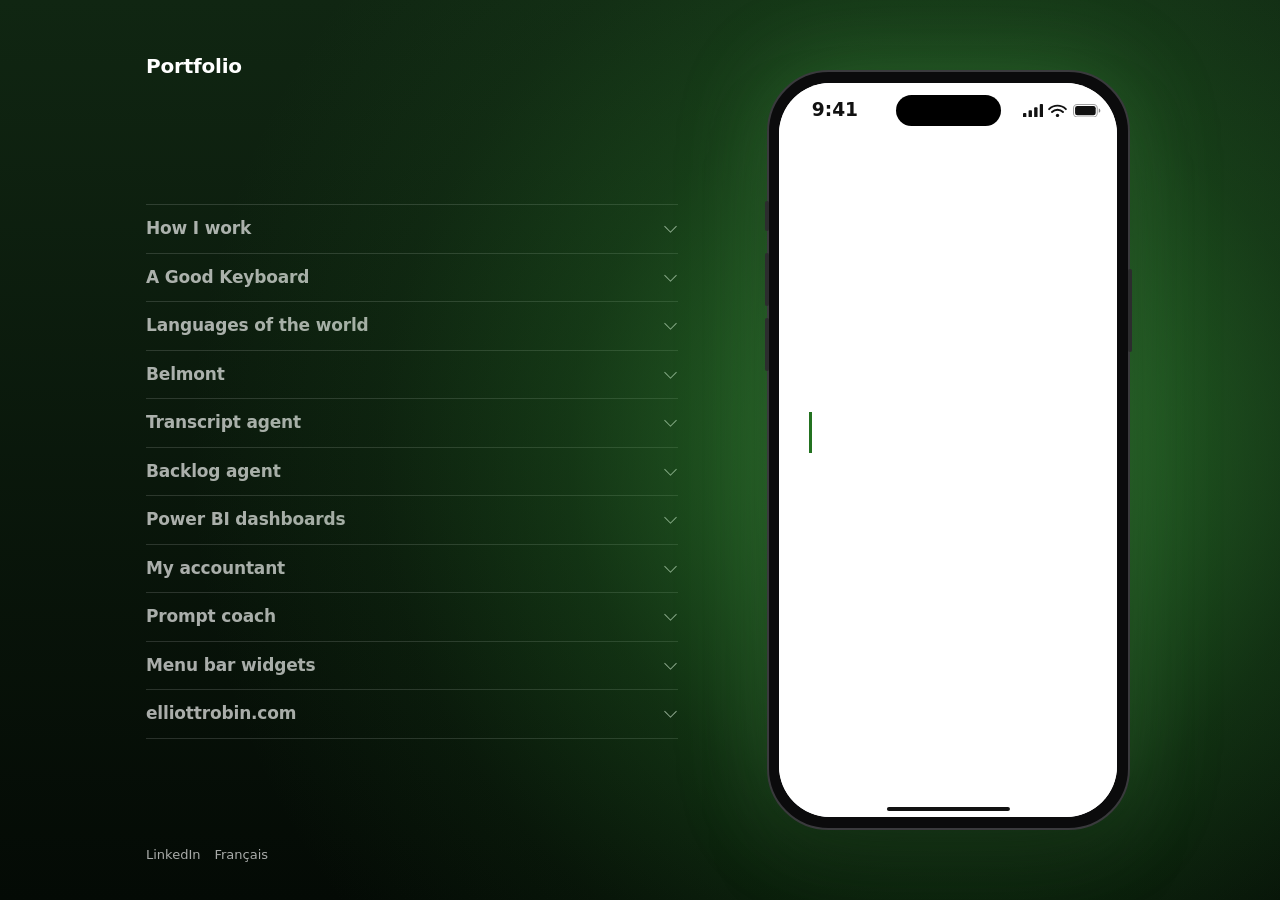
==== en/index.html @ b97f61a6 "Widgets : chrono à 7 h 06, Mac qui travaille avec Claude Code et simulateurs Co-Authored-By: Claude " ====
<!doctype html>
<html lang="en">
<head>
  <meta charset="utf-8">
  <meta http-equiv="Content-Security-Policy" content="default-src 'none'; script-src 'self'; style-src 'self'; img-src 'self' data:; media-src 'self'; base-uri 'none'; form-action 'none'; object-src 'none'">
  <meta name="referrer" content="strict-origin-when-cross-origin">
  <meta name="viewport" content="width=device-width, initial-scale=1, viewport-fit=cover">
  <meta name="theme-color" content="#0c1d0e" media="(max-width: 760px)">
  <meta name="theme-color" content="#102612">
  <title>Elliott Robin</title>
  <meta name="description" content="Not a developer. I ship complete products by directing AI agents.">
  <meta property="og:type" content="website">
  <meta property="og:site_name" content="Elliott Robin">
  <meta property="og:title" content="Elliott Robin · Portfolio">
  <meta property="og:description" content="Not a developer. I ship complete products by directing AI agents.">
  <meta property="og:url" content="https://elliottrobin.com/en/">
  <meta property="og:locale" content="en_CA">
  <meta property="og:locale:alternate" content="fr_CA">
  <meta property="og:image" content="https://elliottrobin.com/assets/img/apercu.jpg">
  <meta property="og:image:type" content="image/jpeg">
  <meta property="og:image:width" content="1200">
  <meta property="og:image:height" content="630">
  <meta property="og:image:alt" content="Elliott Robin, Consultant, PMP®, on a green background.">
  <meta name="twitter:card" content="summary_large_image">
  <link rel="canonical" href="https://elliottrobin.com/en/">
  <link rel="alternate" hreflang="fr-CA" href="https://elliottrobin.com/">
  <link rel="alternate" hreflang="en" href="https://elliottrobin.com/en/">
  <link rel="icon" href="../favicon.png?v=3" sizes="128x128" type="image/png">
  <link rel="apple-touch-icon" href="../apple-touch-icon.png?v=3">
  <link rel="stylesheet" href="../assets/css/style.css?v=f559e8e0f4">
</head>
<body class="accueil" data-racine="../">
  <main class="scene">
    <div class="cote">
      <header class="qui">
        <p class="mot" aria-hidden="true">Portfolio</p>
        <h1><span class="n">Elliott Robin</span> <span class="p">Consultant, PMP®</span></h1>
      </header>

      <ul class="projets">
        <li>
          <button class="titre-projet" type="button" data-scene="methode" aria-expanded="false" aria-controls="p-methode">How I work</button>
          <div class="tiroir" id="p-methode"><div><div class="contenu">
              <p class="genre">Decisions · rigor · iteration</p>
              <p>AI doesn’t do the work for me: it executes, I direct. I’m involved in every decision, and my rigor runs through rules I wrote and my agents must follow.</p>
              <ul class="mecanique"><li><b>No decision without me.</b> It’s an unbreakable rule: when two options are equal, the agent puts them to me and waits. Nothing ships without my explicit approval.</li><li><b>Strict rules.</b> Nothing is accepted without passing the tests and measurement benches. No guessing: every claim is checked against real data.</li><li><b>I read everything.</b> Reports, copy, results: nothing gets through unless I’ve read it.</li><li><b>Great attention to detail.</b> A word, a pixel, a fraction of a second of animation: nothing is too small to revisit.</li><li><b>Iteration.</b> One version, one trial, one adjustment, and we go again until it’s right.</li><li><b>I test it myself.</b> Every version goes through my own hands in TestFlight, on my own phone.</li><li><b>My interpreters.</b> I work in French. When a project calls for it, like A Good Keyboard and its 13 languages, my agents talk to the agents of the other languages to apply the same rigor there, as if I had interpreters.</li></ul>
          </div></div></div>
        </li>
        <li>
          <button class="titre-projet" type="button" data-scene="clavier" aria-expanded="false" aria-controls="p-clavier">A Good Keyboard</button>
          <div class="tiroir" id="p-clavier"><div><div class="contenu">
              <p class="genre">iOS app · gradual rollout</p>
              <p>A keyboard that makes typing on iPhone far more efficient. Its features come from studying many user comments and pain points.</p>
              <p>It also has a gamification side: every correctly spelled word brings you closer to the next key animation, with over 50 to unlock over time.</p>
              <p>With Claude Code: 3,100+ commits across 6 repositories, ~900 sessions, 3,500 sub-agents. From 3 to 14 agent sessions run per day, backed by over 2,100 automated tests and an agent instruction set I wrote and maintain.</p>
              <ul class="mecanique"><li><b>In-house correction engine,</b> constantly being optimized.</li><li><b>No data collected.</b> One of the few keyboards on the App Store that works without Full Access.</li><li><b>Test benches:</b> every engine change is measured against corpora before it ships.</li><li><b>Night shift:</b> autonomous agents investigate from 11 p.m. to 4 a.m., and I read their report in the morning.</li><li><b>Analysis of my own typing,</b> in my test builds only, to improve the engine.</li><li><b>Go-to-market:</b> App Store listings, subscriptions and Apple Ads campaigns.</li></ul>
              <p class="faits">13 languages · 175 countries · 3,700+ commits · 2,100+ automated tests</p>
              <div class="liens"><a class="pastille" href="https://apps.apple.com/app/id6779463573">View on the App Store</a><a class="pastille ligne" href="https://unbonclavier.com/en/">Website</a></div>
          </div></div></div>
        </li>
        <li>
          <button class="titre-projet" type="button" data-scene="langues" aria-expanded="false" aria-controls="p-langues">Languages of the world</button>
          <div class="tiroir" id="p-langues"><div><div class="contenu">
              <p class="genre">Interactive map · 176 territories</p>
              <p>What language does the world write in? Not the one it speaks: the one in its texts, emails and notes. This map colors the world by everyday writing, and it isn’t the map you’d expect: in the Netherlands, the most English-speaking country in continental Europe, almost nobody types in English, while in the DR Congo, 105 million people have French as their only written language.</p>
              <p>I built it for A Good Keyboard: it helped me prioritize which languages to add, by showing how many people each one can reach. And it’s fascinating to explore.</p>
              <p class="faits">Rigorous estimates: the method and sources are detailed on the page.</p>
              <div class="liens"><a class="pastille" href="https://unbonclavier.com/en/languages.html">Explore the map</a></div>
          </div></div></div>
        </li>
        <li>
          <button class="titre-projet" type="button" data-scene="belmont" aria-expanded="false" aria-controls="p-belmont">Belmont</button>
          <div class="tiroir" id="p-belmont"><div><div class="contenu">
              <p class="genre">Web and mobile site</p>
              <p>A site made for a cabinetmaker, built to work as well on a phone as on a computer. A real-time 3D configurator, and “See it in my room”: take a photo of your bedroom and the piece appears in it, with AI models running in the browser. The photo never leaves the device.</p>
              <p class="faits">No framework · three.js · in-browser AI</p>
              <div class="liens"><a class="pastille" href="https://belmont.quebec">belmont.quebec</a></div>
          </div></div></div>
        </li>
        <li>
          <button class="titre-projet" type="button" data-scene="teams" aria-expanded="false" aria-controls="p-teams">Transcript agent</button>
          <div class="tiroir" id="p-teams"><div><div class="contenu">
              <p class="genre">Agent · Copilot Studio and Power Automate</p>
              <p>The agent reads a Teams meeting transcript and proposes new stories or updates to existing ones. The Product Owner approves each card in Teams, and the story lands in the current Azure DevOps sprint.</p>
              <p class="faits">Illustrative preview, fictional content.</p>
          </div></div></div>
        </li>
        <li>
          <button class="titre-projet" type="button" data-scene="stories" aria-expanded="false" aria-controls="p-stories">Backlog agent</button>
          <div class="tiroir" id="p-stories"><div><div class="contenu">
              <p class="genre">Agent · Copilot Studio, Power Automate, Azure DevOps</p>
              <p>You chat with the agent in Teams: guided questions, semantic search and an optimized prompt. A Power Automate flow takes over, and the story appears in the backlog within seconds. About thirty people used it from day one, with no training.</p>
              <p>The result: a backlog structure that’s always clean and significant time savings at every level.</p>
              <p class="faits">Illustrative preview, fictional content.</p>
          </div></div></div>
        </li>
        <li>
          <button class="titre-projet" type="button" data-scene="powerbi" aria-expanded="false" aria-controls="p-powerbi">Power BI dashboards</button>
          <div class="tiroir" id="p-powerbi"><div><div class="contenu">
              <p class="genre">Microsoft Power BI · performance tracking</p>
              <p>Deep expertise in dashboards and performance tracking indicators: value delivered, completion and year-end projection, by stream and by deliverable, for steering committees.</p>
              <p class="faits">Illustrative preview, fictional content.</p>
          </div></div></div>
        </li>
        <li>
          <button class="titre-projet" type="button" data-scene="comptable" aria-expanded="false" aria-controls="p-comptable">My accountant</button>
          <div class="tiroir" id="p-comptable"><div><div class="contenu">
              <p class="genre">Agent · Claude Code</p>
              <p>An agent runs my accounting end to end, business and personal: it generates my invoices, files my receipts, spots what’s deductible, keeps the books and prepares my tax returns all the way to filing.</p>
              <p>Above all, it tells me what to do: a remittance due on a given date, an instalment to plan for, a document to sign. It checks rates and deadlines online, so I no longer have dates to remember.</p>
              <p>It also optimizes my taxes: it looks across my businesses and my personal file, then flags missed deductions and planning opportunities. Its rule: optimize, never conceal.</p>
              <p>No software, no subscription: the books are files, and every balance is recalculated from the source documents.</p>
              <p class="faits">Illustrative preview, fictional content.</p>
          </div></div></div>
        </li>
        <li>
          <button class="titre-projet" type="button" data-scene="coach" aria-expanded="false" aria-controls="p-coach">Prompt coach</button>
          <div class="tiroir" id="p-coach"><div><div class="contenu">
              <p class="genre">Mac app · in the menu bar</p>
              <p>Right in the Mac menu bar: every day, an automated job analyzes my prompts, Claude rates them from 1 to 5, and the coach tells me what to improve. Over 5,600 prompts analyzed.</p>
          </div></div></div>
        </li>
        <li>
          <button class="titre-projet" type="button" data-scene="widgets" aria-expanded="false" aria-controls="p-widgets">Menu bar widgets</button>
          <div class="tiroir" id="p-widgets"><div><div class="contenu">
              <p class="genre">Mac apps · in the menu bar</p>
              <p>In-house tools, always in view in the menu bar: one counts my keystrokes and tells me to take breaks, another monitors system performance, another tracks my working time, and so on. Just for fun.</p>
              <p class="faits">Illustrative preview.</p>
          </div></div></div>
        </li>
        <li>
          <button class="titre-projet" type="button" data-scene="accueil" aria-expanded="false" aria-controls="p-site">elliottrobin.com</button>
          <div class="tiroir" id="p-site"><div><div class="contenu">
              <p class="genre">Website · Claude Code</p>
              <p>This very page. I built it with an agent, steering the adjustments live: I set the direction, reject what doesn’t work, and the agent starts again.</p>
              <p class="faits">No framework · French and English · no trackers</p>
          </div></div></div>
        </li>
      </ul>

      <footer class="pied">
        <a href="https://www.linkedin.com/in/elliottrobin25">LinkedIn</a>
        <a href="../" hreflang="fr-CA" lang="fr-CA">Français</a>
      </footer>
    </div>

    <div class="socle">
      <div class="phone">
        <div class="ecran" id="ecran"></div>
        <i class="b-action"></i><i class="b-volplus"></i><i class="b-volmoins"></i><i class="b-power"></i>
      </div>
    </div>
  </main>
  <script src="../assets/js/site.js?v=f559e8e0f4"></script>
</body>
</html>
---- assets/css/style.css ----
:root {
  --fond-haut: #102612;
  --fond-bas: #040a05;
  --fond-mobile: #0c1d0e;
  --vert: #237220;
  --vert-clair: #7fd07c;
  --texte: #ffffff;
  --doux: rgba(255, 255, 255, 0.66);
  --filet: rgba(255, 255, 255, 0.14);
  color-scheme: dark;
}

* { box-sizing: border-box; }

html, body { margin: 0; min-height: 100%; }

body {
  background: linear-gradient(180deg, var(--fond-haut), var(--fond-bas)) fixed var(--fond-bas);
  color: var(--texte);
  font: 400 16px/1.5 system-ui, -apple-system, "Segoe UI", Roboto, sans-serif;
  -webkit-font-smoothing: antialiased;
}

a { color: inherit; }
:focus-visible { outline: 2px solid var(--vert-clair); outline-offset: 3px; border-radius: 4px; }

.scene {
  display: grid;
  grid-template-columns: minmax(0, 540px) auto;
  justify-content: center;
  column-gap: clamp(32px, 6vw, 112px);
  align-items: center;
  min-height: 100dvh;
  padding: 0 clamp(28px, 5vw, 80px);
  overflow: hidden;
}

.cote {
  grid-column: 1;
  display: flex;
  flex-direction: column;
  justify-content: space-between;
  gap: 32px;
  height: 100dvh;
  padding: clamp(28px, 6vh, 56px) 4px clamp(24px, 4vh, 40px) 4px;
  overflow-y: auto;
  scrollbar-width: none;
}
.cote::-webkit-scrollbar { display: none; }

.qui .p { transition: opacity 0.7s 0.05s; }
.accueil .qui .n, .accueil .qui .p { opacity: 0; transition: none; }
.qui h1 { margin: 0; font-size: 20px; line-height: 1.2; font-weight: 700; letter-spacing: -0.01em; }
.qui .p { display: block; margin-top: 2px; font-size: 15px; font-weight: 500; letter-spacing: 0; }
.qui { position: relative; }
.mot {
  position: absolute;
  top: 0;
  left: 0;
  margin: 0;
  font-size: 20px;
  line-height: 1.2;
  font-weight: 700;
  letter-spacing: -0.01em;
  transition: opacity 0.5s ease 0.3s, transform 0.8s cubic-bezier(0.65, 0, 0.15, 1) 0.1s, filter 0.5s ease 0.3s;
}
.part .mot, body:not(.accueil) .mot { opacity: 0; transform: translateY(-8px); filter: blur(5px); }

.projets { list-style: none; margin: 0; padding: 0; }
.projets > li { border-top: 1px solid var(--filet); }
.projets > li:last-child { border-bottom: 1px solid var(--filet); }

.titre-projet {
  display: flex;
  justify-content: space-between;
  align-items: center;
  width: 100%;
  padding: 11px 0;
  background: none;
  border: 0;
  color: var(--doux);
  font: inherit;
  font-size: 17px;
  font-weight: 600;
  letter-spacing: -0.01em;
  text-align: left;
  cursor: pointer;
  transition: color 0.2s;
}
.titre-projet:hover, .titre-projet[aria-expanded="true"] { color: var(--texte); }
.titre-projet::after {
  content: "";
  width: 8px;
  height: 8px;
  margin-right: 3px;
  border-right: 1.5px solid currentColor;
  border-bottom: 1.5px solid currentColor;
  transform: translateY(-2px) rotate(45deg);
  transition: transform 0.3s;
}
.titre-projet[aria-expanded="true"]::after { transform: translateY(2px) rotate(225deg); }

.tiroir {
  display: grid;
  grid-template-rows: 0fr;
  visibility: hidden;
  transition: grid-template-rows 0.35s cubic-bezier(0.16, 1, 0.3, 1), visibility 0.35s;
}
.tiroir.ouvert { grid-template-rows: 1fr; visibility: visible; }
.tiroir > div { overflow: hidden; }
.tiroir .contenu { padding-bottom: 18px; }
.tiroir p { margin: 0 0 8px; font-size: 13.5px; line-height: 1.42; color: var(--doux); text-align: justify; -webkit-hyphens: auto; hyphens: auto; }
.tiroir .genre { font-size: 12.5px; color: var(--vert-clair); margin-bottom: 12px; text-align: left; }
.tiroir .faits { margin-top: 14px; color: var(--texte); font-size: 12.5px; text-align: left; -webkit-hyphens: manual; hyphens: manual; }
.mecanique { margin: 18px 0 8px; padding: 0; list-style: none; color: var(--doux); font-size: 13px; line-height: 1.38; }
.mecanique li { margin-bottom: 5px; text-align: justify; -webkit-hyphens: auto; hyphens: auto; }
.mecanique b { color: var(--texte); font-weight: 600; }

.liens { display: flex; flex-wrap: wrap; gap: 8px; margin-top: 12px; }
.pastille {
  display: inline-block;
  padding: 7px 14px;
  border-radius: 999px;
  background: var(--vert);
  color: #fff;
  font-size: 14px;
  font-weight: 600;
  text-decoration: none;
  transition: transform 0.2s;
}
.pastille:hover { transform: translateY(-1px); }
.pastille.ligne { background: none; box-shadow: inset 0 0 0 1px var(--filet); }

.pied { display: flex; gap: 14px; font-size: 13px; color: var(--doux); }
.pied a { text-decoration: none; }
.pied a:hover { color: var(--texte); }

.socle {
  --h: min(calc(100dvh - 72px), 760px, 70vw);
  grid-column: 2;
  justify-self: center;
  position: relative;
  padding: 0 8px;
}
.socle::before {
  content: "";
  position: absolute;
  left: 50%;
  top: 50%;
  width: calc(var(--h) * 2);
  aspect-ratio: 1;
  transform: translate(-50%, -50%);
  background: radial-gradient(closest-side,
    rgba(70, 175, 70, 0.62), rgba(60, 160, 60, 0.46) 25%,
    rgba(52, 150, 52, 0.24) 50%, rgba(52, 150, 52, 0.08) 75%, rgba(52, 150, 52, 0) 100%);
  pointer-events: none;
}

.phone {
  --bordure: max(2px, calc(var(--h) * 0.0056));
  position: relative;
  height: var(--h);
  width: fit-content;
  padding: calc(var(--h) * 0.014);
  background: #0b0b0c;
  border-radius: calc(var(--h) * 0.081);
  border: 2px solid #3a3a3d;
  box-shadow: 0 0 90px rgba(90, 190, 90, 0.28), 0 40px 80px -30px rgba(0, 0, 0, 0.7);
}
.ecran {
  position: relative;
  height: 100%;
  width: calc((var(--h) * 0.972 - 4px) * 1206 / 2622);
  border-radius: calc(var(--h) * 0.067);
  overflow: hidden;
  background: #fff;
  font-size: calc(var(--h) * 0.0235);
}
.statut {
  position: absolute;
  z-index: 3;
  top: calc(var(--h) * 0.03);
  left: calc(var(--h) * 0.014);
  right: calc(var(--h) * 0.014);
  display: grid;
  grid-template-columns: 1fr 31% 1fr;
  align-items: center;
  height: calc(var(--h) * 0.041);
  color: #111;
  font-size: calc(var(--h) * 0.0245);
  font-weight: 600;
  pointer-events: none;
  transition: color 0.3s, opacity 0.3s;
}
.statut .heure { text-align: center; padding-right: 0.3em; }
.statut .ile { height: 100%; border-radius: 999px; background: #000; }
.statut .icones { display: flex; justify-content: center; align-items: center; gap: 0.28em; padding-left: 0.3em; }
.statut svg { height: 0.72em; width: auto; fill: currentColor; }
.indicateur {
  position: absolute;
  z-index: 3;
  left: 50%;
  bottom: calc(var(--h) * 0.022);
  width: 34%;
  height: calc(var(--h) * 0.0055);
  border-radius: 999px;
  background: #111;
  transform: translateX(-50%);
  pointer-events: none;
  transition: opacity 0.3s;
}
.phone[data-scene="teams"] .statut, .phone[data-scene="stories"] .statut, .phone[data-scene="powerbi"] .statut { color: #fff; }

.phone > i {
  position: absolute;
  background: #2c2c2e;
  border-radius: calc(var(--bordure) / 2);
  width: var(--bordure);
}
.phone .b-action   { left: calc(-1 * var(--bordure));  top: 17%;   height: 4%;  }
.phone .b-volplus  { left: calc(-1 * var(--bordure));  top: 24%;   height: 7%;  }
.phone .b-volmoins { left: calc(-1 * var(--bordure));  top: 32.5%; height: 7%;  }
.phone .b-power    { right: calc(-1 * var(--bordure)); top: 26%;   height: 11%; }

.couche {
  position: absolute;
  inset: 0;
  opacity: 0;
  transition: opacity 0.35s;
  color: #111;
}
.couche.visible { opacity: 1; }
.couche.revele { opacity: 1; clip-path: circle(0% at 50% 46%); transition: clip-path 1s cubic-bezier(0.65, 0, 0.15, 1); }
.couche.revele.visible { clip-path: circle(120% at 50% 46%); }
.couche video, .couche img { display: block; width: 100%; height: 100%; object-fit: cover; }

.c-accueil { display: flex; flex-direction: column; align-items: center; justify-content: center; background: #fff; text-align: center; }
.nom-bloc { text-align: center; }
.c-clavier { background: #fff; }
.u-toile { display: block; width: 100%; height: 100%; }
.nom-ecrit { margin: 0; font-size: 2.3em; font-weight: 700; letter-spacing: -0.02em; white-space: nowrap; transition: color 0.5s; }
.nom-ecrit.pose { color: var(--vert); }
.nom-ecrit .reste { visibility: hidden; }
.nom-ecrit .point { display: inline-block; width: 0.16em; height: 0.16em; margin-left: 0.07em; background: #111; opacity: 0; transform: scale(0.4); transition: opacity 0.2s, transform 0.3s cubic-bezier(0.16, 1, 0.3, 1); }
.nom-ecrit .point.vue { opacity: 1; transform: none; }
.nom-titre { margin: 0.1em 0 0; font-size: 1.05em; font-weight: 600; letter-spacing: -0.005em; color: #111; opacity: 0; transform: translateY(0.4em); transition: opacity 0.5s, transform 0.5s cubic-bezier(0.16, 1, 0.3, 1); }
.nom-titre.vue { opacity: 1; transform: none; }

.nom-vol {
  position: fixed;
  z-index: 10;
  font-weight: 700;
  letter-spacing: -0.02em;
  line-height: 1.2;
  white-space: nowrap;
  transform-origin: 0 0;
  will-change: transform;
  pointer-events: none;
}
.curseur {
  display: inline-block;
  width: 0.09em;
  height: 1em;
  margin: 0 -0.14em 0 0.05em;
  vertical-align: -0.12em;
  background: var(--vert);
  animation: clignote 1s steps(2, jump-none) infinite;
}
@keyframes clignote { from { opacity: 1; } to { opacity: 0; } }

.c-belmont { background: #f8f6f1; }
.c-belmont .marque {
  position: absolute;
  inset: 0;
  display: flex;
  align-items: center;
  justify-content: center;
  color: #1d1a16;
  font-size: 1.5em;
  letter-spacing: 0.34em;
  padding-left: 0.34em;
}
.b-cadre { position: absolute; inset: 6.6% 0 0; overflow: hidden; }
.c-belmont img { position: absolute; inset: 0; height: 100%; opacity: 0; transition: opacity 0.9s ease; }
.c-belmont img.vue { opacity: 1; }
.c-belmont { transition: background 0.9s ease; }

.c-teams, .c-stories, .c-powerbi { display: flex; flex-direction: column; background: #f5f5f5; }
.vue-zone { flex: 1; min-height: 0; overflow: hidden; }
.etape { display: flex; flex-direction: column; height: 100%; animation: fondu 0.4s both; }
@keyframes fondu { from { opacity: 0; } }
.fil { display: flex; gap: 4%; margin: 0; padding: 0.7em 6% 10%; list-style: none; background: #fff; font-size: 0.72em; font-weight: 600; color: #b5b5b5; }
.fil li { flex: 1; padding-top: 0.5em; border-top: 0.2em solid #e4e4e4; transition: color 0.3s, border-color 0.3s; }
.fil li.fait { color: #111; border-color: var(--vert); }

.t-entete { padding: 16% 7% 4%; background: #4b53bc; color: #fff; }
.t-entete b { display: block; font-size: 1.1em; }
.t-entete span { font-size: 0.85em; opacity: 0.85; }
.picto-agent { border-radius: 50%; overflow: hidden; }
.t-entete.a-picto { display: flex; align-items: center; gap: 0.6em; }
.t-entete .picto-agent { flex: none; width: 2.5em; height: 2.5em; border-radius: 50%; box-shadow: 0 0 0 1.5px rgba(255, 255, 255, 0.7); }
.t-ligne .picto-agent { flex: none; width: 1.6em; height: 1.6em; }
.t-ligne i.moi { width: 2.6em; height: 2.6em; background: #4b53bc; color: #fff; font-size: 0.62em; }
.t-lignes { padding: 5% 6% 0; }
.t-ligne { display: flex; gap: 0.5em; margin-bottom: 0.7em; font-size: 0.9em; line-height: 1.3; animation: entre 0.3s both; }
.t-ligne i { flex: none; display: grid; place-items: center; width: 2em; height: 2em; border-radius: 50%; background: #dfe0f5; color: #4b53bc; font-style: normal; font-size: 0.8em; font-weight: 700; }
.t-cartes { padding: 5% 5%; }
.carte-po { margin-bottom: 0.7em; padding: 0.8em; background: #fff; border-radius: 0.7em; box-shadow: 0 1px 4px rgba(0, 0, 0, 0.12); font-size: 0.88em; line-height: 1.3; animation: entre 0.35s both; }
.carte-po small { display: block; color: #4b53bc; font-weight: 700; font-size: 0.85em; }
.carte-po b { display: block; margin: 0.15em 0 0.6em; }
.boutons { display: flex; gap: 0.5em; font-size: 0.9em; font-weight: 600; }
.boutons span { padding: 0.25em 0.8em; border-radius: 0.4em; box-shadow: inset 0 0 0 1px #d0d0d0; color: #555; transition: background 0.2s, color 0.2s, opacity 0.2s; }
.carte-po.faite .boutons .oui { background: var(--vert); color: #fff; box-shadow: none; }
.carte-po.faite .boutons span:not(.oui) { opacity: 0.3; }

.chat { display: flex; flex-direction: column; gap: 0.5em; padding: 5% 5%; }
.c-stories .chat { flex: 1; min-height: 0; justify-content: flex-end; overflow: hidden; }
.c-stories .tour, .c-stories .carte-po { flex: none; }
.carte-adaptative { align-self: flex-start; width: 86%; margin: 0 0 0 2.3em; border-left: 0.25em solid #4b53bc; }
.carte-adaptative p { margin: 0 0 0.5em; font-size: 0.92em; color: #444; }
.carte-adaptative .meta { display: block; margin-bottom: 0.65em; font-size: 0.82em; color: #8a8d92; }
.bulle { max-width: 84%; padding: 0.5em 0.75em; border-radius: 0.9em; font-size: 0.88em; line-height: 1.3; animation: entre 0.3s both; }
.bulle.agent { align-self: flex-start; background: #fff; box-shadow: 0 1px 2px rgba(0, 0, 0, 0.08); }
.bulle.moi { align-self: flex-end; background: #4b53bc; color: #fff; }
.tour { display: flex; align-items: flex-end; gap: 0.4em; max-width: 92%; animation: entre 0.3s both; }
.tour.moi { align-self: flex-end; text-align: right; }
.tour.agent { align-self: flex-start; }
.tour small { display: block; margin-bottom: 0.15em; font-size: 0.66em; font-weight: 600; color: #8a8d92; }
.tour .bulle { display: inline-block; max-width: none; text-align: left; animation: none; }
.tour .picto-agent { flex: none; width: 1.9em; height: 1.9em; }



.ado-entete { padding: 16% 7% 4%; background: #0078d4; color: #fff; }
.ado-entete b { display: block; font-size: 1.1em; }
.ado-entete span { font-size: 0.85em; opacity: 0.9; }
.ado-liste { padding: 4% 4%; }
.ado-ligne { display: flex; align-items: center; gap: 0.45em; margin-bottom: 0.4em; padding: 0.6em 0.55em; background: #fff; border-radius: 0.35em; font-size: 0.82em; line-height: 1.2; box-shadow: 0 1px 2px rgba(0, 0, 0, 0.08); transition: background 0.4s; }
.ado-ligne i { flex: none; width: 0.65em; height: 0.65em; border-radius: 0.1em; background: #0078d4; }
.ado-ligne .id { flex: none; color: #888; font-variant-numeric: tabular-nums; }
.ado-ligne .titre { flex: 1; min-width: 0; }
.ado-ligne em { flex: none; font-style: normal; font-size: 0.85em; color: #888; }
.ado-ligne.pop { background: #e7f3e6; animation: pop 0.55s cubic-bezier(0.2, 1.4, 0.4, 1) both; }
.ado-ligne.pop em { color: var(--vert); font-weight: 700; }
.ado-ligne.maj { background: #fff6d9; }
.ado-ligne.maj em { color: #8a6500; font-weight: 700; }
@keyframes pop { from { opacity: 0; transform: translateY(-0.8em) scale(0.92); } }

.c-methode { display: flex; flex-direction: column; background: #f7f8f5; }
.c-methode .fil { background: none; }
.m-toile { display: block; flex: 1; min-height: 0; width: 100%; }

.c-langues { --pas3: #237220; --pas2: #7baa79; --pas1: #bdd5bc; --pas0: #e9ebe7; display: flex; flex-direction: column; justify-content: space-between; padding: 23% 6% 13%; background: #fff; color: #111; }
.l-mot { display: flex; align-items: center; min-height: 1.25em; margin: 0; font-size: 3.1em; line-height: 1.25; font-weight: 700; color: #111; letter-spacing: -0.01em; }
.l-mot i { width: 0.06em; height: 0.95em; margin-left: 0.07em; background: var(--pas3); animation: clignote 0.9s steps(2) infinite; }
.l-carte { position: relative; margin: 0 -5%; overflow: hidden; }
.l-carte svg { display: block; width: 100%; height: auto; }
.l-carte path { fill: var(--pas0); stroke: #fff; stroke-width: 0.5; transition: fill 0.45s ease; }
.l-carte path.pas3 { fill: var(--pas3); }
.l-carte path.pas2 { fill: var(--pas2); }
.l-carte path.pas1 { fill: var(--pas1); }
.l-carte path.pas0 { fill: var(--pas0); }
.l-balai { position: absolute; top: 0; bottom: 0; left: -14%; width: 14%; background: linear-gradient(90deg, rgba(35, 114, 32, 0), rgba(35, 114, 32, 0.28)); box-shadow: 1px 0 0 rgba(35, 114, 32, 0.5); animation: balaie 1.3s linear both; }
@keyframes balaie { to { left: 100%; } }
.l-chiffre { margin: 0; font-size: 3.2em; line-height: 1.05; font-weight: 700; color: var(--pas3); white-space: nowrap; font-variant-numeric: tabular-nums; }
.l-phrase { min-height: 2.6em; margin: -0.4em 0 0; font-size: 1em; line-height: 1.3; color: #444; }
.l-phrase b { color: var(--pas3); font-weight: 700; }
.l-puces { display: flex; flex-wrap: wrap; gap: 0.45em; margin: 0; padding: 0; list-style: none; font-size: 0.84em; }
.l-puces li { padding: 0.28em 0.75em; border-radius: 999px; box-shadow: inset 0 0 0 1px #d8dcd6; color: #555; text-transform: capitalize; transition: background 0.3s, color 0.3s, box-shadow 0.3s; }
.l-puces li.active { background: var(--pas3); color: #fff; box-shadow: none; }

.c-powerbi { --reel: #d98a1f; --projete: #7a3e9d; background: #f3f2f1; }
.c-powerbi .fil li.fait { border-color: var(--reel); }
.pb-entete { padding: 16% 7% 4%; background: #252423; color: #fff; }
.pb-entete b { display: block; font-size: 1.1em; }
.pb-entete span { font-size: 0.85em; opacity: 0.85; }
.pb-bloc { flex: 1; min-height: 0; display: flex; flex-direction: column; margin: 3.5% 4% 0; padding: 0.7em 0.8em 0.8em; border-radius: 0.6em; background: #fff; box-shadow: 0 1px 3px rgba(0, 0, 0, 0.1); }
.pb-bloc.reel { --teinte: var(--reel); }
.pb-bloc.projete { --teinte: var(--projete); }
.pb-bloc h4 { display: flex; justify-content: space-between; align-items: baseline; margin: 0 0 0.5em; font-size: 0.95em; }
.pb-bloc h4 small { font-size: 0.8em; font-weight: 600; color: var(--teinte); }
.pb-bloc:last-child { margin-bottom: 3.5%; }
.pb-rangee { flex: 1; min-height: 0; display: flex; flex-direction: column; align-items: center; justify-content: space-between; gap: 0.5em; }
.pb-jauge { flex: 1; min-height: 0; width: 72%; }
.pb-jauge path { fill: none; stroke-width: 13; }
.pb-fond { stroke: #e6e4e1; }
.pb-arc { stroke: var(--teinte); stroke-dasharray: 100; stroke-dashoffset: 100; transition: stroke-dashoffset 0.9s cubic-bezier(0.16, 1, 0.3, 1); }
.pb-jauge .pb-repere { stroke: #111; stroke-width: 1.6; }
.pb-jauge text { font-size: 17px; font-weight: 700; text-anchor: middle; fill: #111; }
.pb-tuiles { flex: none; display: grid; grid-template-columns: repeat(4, 1fr); gap: 0.3em; width: 100%; }
.pb-tuiles div { padding: 0.3em 0; border-radius: 0.35em; background: #f3f2f1; text-align: center; line-height: 1.15; }
.pb-tuiles small { display: block; font-size: 0.62em; color: #666; }
.pb-tuiles b { font-size: 0.92em; color: var(--teinte); }
.pb-table { flex: 1; min-height: 0; display: flex; flex-direction: column; margin: 3.5% 4%; padding: 0.3em 0.7em; border-radius: 0.6em; background: #fff; box-shadow: 0 1px 3px rgba(0, 0, 0, 0.1); }
.pb-ligne { flex: 1; display: grid; grid-template-columns: 1fr 3.2em 3.6em; align-items: center; gap: 0.5em; padding: 0.4em 0; border-top: 1px solid #ececec; font-size: 0.8em; line-height: 1.2; }
.pb-ligne b { white-space: nowrap; text-align: right; font-variant-numeric: tabular-nums; }
.pb-ligne b:last-child { color: var(--projete); }
.pb-ligne.fini { color: #a8660c; }
.pb-tete { flex: none; border-top: 0; font-size: 0.68em; font-weight: 600; color: #666; }
.pb-tete span + span { text-align: right; }

.c-comptable { display: flex; flex-direction: column; justify-content: center; padding: 0 9%; background: #fff; }
.c-comptable h4 { margin: 0 0 1em; font-size: 1.5em; letter-spacing: -0.01em; }
.c-comptable ol { list-style: none; margin: 0; padding: 0; }
.c-comptable li { display: flex; align-items: center; gap: 0.6em; padding: 0.55em 0; border-top: 1px solid #ececec; font-size: 0.98em; color: #c4c6ca; transition: color 0.25s; }
.c-comptable li::before { content: ""; flex: none; width: 0.9em; height: 0.9em; border-radius: 50%; box-shadow: inset 0 0 0 1.5px currentColor; transition: background 0.25s; }
.c-comptable li.fait { color: #111; }
.c-comptable li.fait::before { background: var(--vert); box-shadow: none; }
.c-comptable .a-jour { margin: 1em 0 0; font-weight: 700; color: var(--vert); opacity: 0; transition: opacity 0.4s; }
.c-comptable .a-jour.vue { opacity: 1; }
.c-comptable h5 { margin: 0.9em 0 0.45em; font-size: 0.72em; font-weight: 600; letter-spacing: 0.04em; text-transform: uppercase; color: #8a8d92; }
.c-comptable h4 + h5 { margin-top: 0; }
.c-comptable .carte { display: flex; align-items: center; gap: 0.7em; margin-bottom: 0.4em; padding: 0.55em 0.7em; border-radius: 0.8em; background: #f2f3f1; opacity: 0; transform: translateY(0.5em); transition: opacity 0.35s, transform 0.35s; }
.c-comptable .carte.vue { opacity: 1; transform: none; }
.c-comptable .carte.gain { background: #e6f2e5; }
.c-comptable .quand { flex: none; width: 2.6em; font-size: 0.8em; font-weight: 700; line-height: 1.15; text-align: center; color: var(--vert); }
.c-comptable .carte p { margin: 0; font-size: 0.78em; line-height: 1.25; color: #55585d; }
.c-comptable .carte b { display: block; font-size: 1.12em; color: #111; }

.c-mac { background: #fff; color: #111; }
.mac-barre { display: flex; justify-content: flex-end; align-items: center; gap: 0.8em; margin-top: 15%; padding: 0.35em 5%; background: #f1f1f2; border-bottom: 1px solid #e3e3e5; font-size: 0.82em; font-weight: 600; font-variant-numeric: tabular-nums; }
.mac-item { padding: 0.12em 0.45em; border-radius: 0.35em; background: #dcdcdf; }
.mac-menu { padding: 6% 7% 0; font-size: 0.92em; line-height: 1.3; animation: fondu 0.4s both; }
.mac-menu h4 { margin: 0 0 0.2em; font-size: 0.78em; font-weight: 600; color: #777; }
.mac-menu .grand { display: block; margin-bottom: 0.6em; font-size: 2.3em; font-weight: 700; line-height: 1.1; color: var(--vert); font-variant-numeric: tabular-nums; }
.mac-menu p { margin: 0; }
.grille { display: grid; grid-template-columns: 1fr 1fr; gap: 0.6em 1em; margin: 0 0 1em; padding: 0.7em 0; border-block: 1px solid #ececec; }
.grille dt { font-size: 0.76em; color: #777; }
.grille dd { margin: 0; font-size: 1.15em; font-weight: 700; font-variant-numeric: tabular-nums; }
.coach-note { margin-bottom: 0.8em; padding: 0.8em 0.9em; border-radius: 0.8em; background: #eaf3e9; font-size: 0.95em; line-height: 1.32; }
.coach-note h4 { margin-bottom: 0.3em; font-size: 0.9em; font-weight: 700; color: var(--vert); }
.coach-note b { display: block; margin-bottom: 0.25em; }
.coach-note.astuce { background: #f3f3f4; }
.coach-note .exemple { margin-top: 0.45em; padding-left: 0.6em; border-left: 0.15em solid var(--vert); color: #555; font-style: italic; }
.nuage, .courbe { display: block; width: 100%; margin-bottom: 0.7em; }
.courbe line { stroke: #ececec; stroke-width: 0.3; }
.courbe text { font-size: 3.2px; fill: #888; }
.courbe rect { fill: #e4e4e4; }
.courbe polyline { fill: none; stroke: #c4703f; stroke-width: 0.7; stroke-linejoin: round; }
.courbe circle { fill: #c4703f; }
.nuage .n5, .nuage .n4 { fill: var(--vert); fill-opacity: 0.7; }
.nuage .n3 { fill: #9a9a9a; fill-opacity: 0.7; }
.nuage .n2, .nuage .n1 { fill: #a8431b; fill-opacity: 0.8; }
.mac-lieu { margin: 0; padding: 15% 5% 0; font-size: 0.72em; font-weight: 600; text-align: center; color: #8a8d92; }
.mac-lieu + .mac-barre { justify-content: center; gap: 0.3em; margin-top: 0.5em; padding: 0.35em 2%; }
.mac-widgets .mac-item { display: flex; align-items: center; gap: 0.3em; padding: 0.2em 0.45em; background: none; color: #555; white-space: nowrap; transition: background 0.3s, color 0.3s; }
.mac-widgets .mac-item.actif { background: var(--vert); color: #fff; }
.mac-widgets svg { flex: none; width: 1.1em; height: 1.1em; }
.c-widgets .mac-menu { padding-top: 8%; font-size: 1.02em; }
.c-widgets .grille { grid-template-columns: 1fr 1.2fr; gap: 1em; margin-bottom: 1.5em; padding: 1em 0; }
.c-widgets .grille dd { white-space: nowrap; }
.c-widgets .mac-menu .barres { height: 11em; margin-top: 0.5em; }
.jauges { display: grid; gap: 1.1em; margin-top: 0.8em; }
.jauges div { display: grid; grid-template-columns: 7.8em 1fr 2.6em; align-items: center; gap: 0.5em; font-size: 0.9em; white-space: nowrap; }
.jauges i { height: 0.5em; border-radius: 999px; background: #ececec; overflow: hidden; }
.jauges b { display: block; width: 0; height: 100%; border-radius: inherit; background: var(--vert); transition: width 0.9s cubic-bezier(0.16, 1, 0.3, 1); }
.jauges em { font-style: normal; font-weight: 700; text-align: right; font-variant-numeric: tabular-nums; }
.frise { position: relative; height: 2.4em; margin-top: 0.6em; border-radius: 0.4em; background: #ececec; overflow: hidden; }
.frise i { position: absolute; top: 0; bottom: 0; left: 6%; width: 27%; background: var(--vert); animation: fondu 0.5s both; }
.frise i:nth-child(2) { left: 39%; width: 21%; animation-delay: 0.2s; }
.frise i:nth-child(3) { left: 68%; width: 23%; animation-delay: 0.4s; }
.frise-heures { display: flex; justify-content: space-between; margin-top: 0.4em; font-size: 0.72em; color: #777; }
.mac-menu .barres { display: flex; align-items: flex-end; gap: 3%; height: 5.4em; margin-bottom: 0.9em; }
.mac-menu .barre { position: relative; flex: 1; min-width: 0; display: flex; flex-direction: column; justify-content: flex-end; height: 100%; padding-bottom: 1.2em; }
.mac-menu .barre span { position: absolute; left: 50%; bottom: 0; transform: translateX(-50%); font-size: 0.72em; color: #777; white-space: nowrap; }
.mac-menu .barre b { display: block; width: 100%; height: 0; border-radius: 0.25em 0.25em 0 0; background: var(--vert); transition: height 0.9s cubic-bezier(0.16, 1, 0.3, 1); }

@keyframes entre { from { opacity: 0; transform: translateY(0.4em); } }

@media (max-width: 760px) {
  html, body { background: var(--fond-mobile); }
  .scene { display: flex; flex-direction: column; align-items: stretch; padding: 0; overflow: clip; }
  .cote { display: contents; }
  .qui {
    position: fixed;
    z-index: 3;
    top: env(safe-area-inset-top);
    left: 0;
    right: 0;
    display: flex;
    justify-content: center;
    align-items: center;
    height: 42px;
    pointer-events: none;
  }
  .mot { right: 0; bottom: 0; display: flex; align-items: center; justify-content: center; font-size: 17px; }
  .qui h1 { font-size: 17px; white-space: nowrap; }
  .qui .p { display: inline; margin: 0 0 0 7px; font-size: 14px; font-weight: 400; color: var(--doux); }
  .socle {
    --h: min(45svh, 100vw);
    order: -1;
    position: sticky;
    top: 0;
    z-index: 2;
    display: flex;
    justify-content: center;
    padding: calc(env(safe-area-inset-top) + 42px) 0 26px;
    background: var(--fond-mobile);
    -webkit-mask-image: linear-gradient(180deg, #000 calc(100% - 18px), transparent);
    mask-image: linear-gradient(180deg, #000 calc(100% - 18px), transparent);
  }
    .socle::before { inset: 0; width: auto; aspect-ratio: auto; transform: none; }
  .phone { box-shadow: 0 0 40px rgba(90, 190, 90, 0.2); }
  .projets { margin: 2px 16px 0; padding: 0 16px; border-radius: 18px; background: rgba(255, 255, 255, 0.055); }
  .projets > li { border-top: 0; }
  .projets > li + li { border-top: 1px solid rgba(255, 255, 255, 0.09); }
  .projets > li:last-child { border-bottom: 0; }
  .titre-projet { padding: 14px 0; font-size: 16px; color: rgba(255, 255, 255, 0.84); }
  .pied { justify-content: center; padding: 24px 20px calc(92px + env(safe-area-inset-bottom)); }
    .projets:has(.tiroir.ouvert) ~ .pied { padding-bottom: 50svh; }
}

@media (prefers-reduced-motion: reduce) {
  * { transition-duration: 0.01ms !important; animation: none !important; }
}
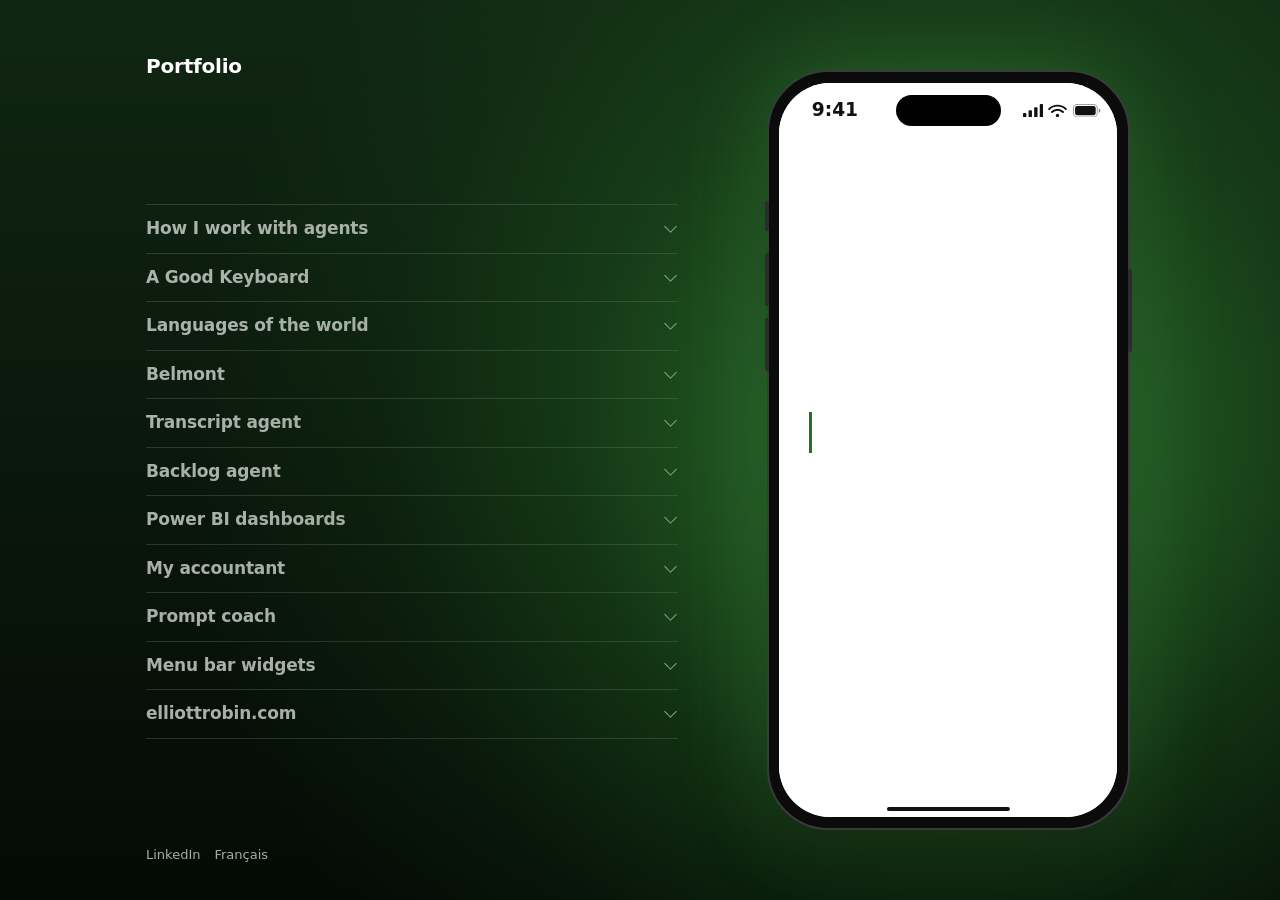
==== commit 7fff0bd2: "Mobile : seule la liste défile (navigateur LinkedIn), plus de vide en bas ; carte du backlog toujour" ====
--- a/en/index.html
+++ b/en/index.html
@@ -27,7 +27,7 @@
   <link rel="alternate" hreflang="en" href="https://elliottrobin.com/en/">
   <link rel="icon" href="../favicon.png?v=3" sizes="128x128" type="image/png">
   <link rel="apple-touch-icon" href="../apple-touch-icon.png?v=3">
-  <link rel="stylesheet" href="../assets/css/style.css?v=f559e8e0f4">
+  <link rel="stylesheet" href="../assets/css/style.css?v=0bd07accfe">
 </head>
 <body class="accueil" data-racine="../">
   <main class="scene">
@@ -39,7 +39,7 @@
 
       <ul class="projets">
         <li>
-          <button class="titre-projet" type="button" data-scene="methode" aria-expanded="false" aria-controls="p-methode">How I work</button>
+          <button class="titre-projet" type="button" data-scene="methode" aria-expanded="false" aria-controls="p-methode">How I work with agents</button>
           <div class="tiroir" id="p-methode"><div><div class="contenu">
               <p class="genre">Decisions · rigor · iteration</p>
               <p>AI doesn’t do the work for me: it executes, I direct. I’m involved in every decision, and my rigor runs through rules I wrote and my agents must follow.</p>
@@ -151,6 +151,6 @@
       </div>
     </div>
   </main>
-  <script src="../assets/js/site.js?v=f559e8e0f4"></script>
+  <script src="../assets/js/site.js?v=0bd07accfe"></script>
 </body>
 </html>
--- a/assets/css/style.css
+++ b/assets/css/style.css
@@ -315,7 +315,8 @@
 .carte-po.faite .boutons span:not(.oui) { opacity: 0.3; }
 
 .chat { display: flex; flex-direction: column; gap: 0.5em; padding: 5% 5%; }
-.c-stories .chat { flex: 1; min-height: 0; justify-content: flex-end; overflow: hidden; }
+.c-stories .chat { flex: 1; min-height: 0; overflow: hidden; }
+.c-stories .chat > :first-child { margin-top: auto; }
 .c-stories .tour, .c-stories .carte-po { flex: none; }
 .carte-adaptative { align-self: flex-start; width: 86%; margin: 0 0 0 2.3em; border-left: 0.25em solid #4b53bc; }
 .carte-adaptative p { margin: 0 0 0.5em; font-size: 0.92em; color: #444; }
@@ -470,8 +471,18 @@
 
 @media (max-width: 760px) {
   html, body { background: var(--fond-mobile); }
-  .scene { display: flex; flex-direction: column; align-items: stretch; padding: 0; overflow: clip; }
-  .cote { display: contents; }
+    html, body { height: 100%; overflow: hidden; overscroll-behavior: none; }
+  .scene { position: fixed; inset: 0; display: flex; flex-direction: column; align-items: stretch; min-height: 0; padding: 0; overflow: hidden; }
+  .cote {
+    flex: 1;
+    display: block;
+    height: auto;
+    min-height: 0;
+    padding: 0;
+    overflow-y: auto;
+    overscroll-behavior: contain;
+  }
+    .cote::before { content: ""; position: sticky; top: 0; z-index: 1; display: block; height: 14px; margin-bottom: -14px; background: linear-gradient(var(--fond-mobile), transparent); pointer-events: none; }
   .qui {
     position: fixed;
     z-index: 3;
@@ -490,8 +501,7 @@
   .socle {
     --h: min(45svh, 100vw);
     order: -1;
-    position: sticky;
-    top: 0;
+    flex: none;
     z-index: 2;
     display: flex;
     justify-content: center;
@@ -502,13 +512,12 @@
   }
     .socle::before { inset: 0; width: auto; aspect-ratio: auto; transform: none; }
   .phone { box-shadow: 0 0 40px rgba(90, 190, 90, 0.2); }
-  .projets { margin: 2px 16px 0; padding: 0 16px; border-radius: 18px; background: rgba(255, 255, 255, 0.055); }
+  .projets { margin: 10px 16px 0; padding: 0 16px; border-radius: 18px; background: rgba(255, 255, 255, 0.055); }
   .projets > li { border-top: 0; }
   .projets > li + li { border-top: 1px solid rgba(255, 255, 255, 0.09); }
   .projets > li:last-child { border-bottom: 0; }
   .titre-projet { padding: 14px 0; font-size: 16px; color: rgba(255, 255, 255, 0.84); }
   .pied { justify-content: center; padding: 24px 20px calc(92px + env(safe-area-inset-bottom)); }
-    .projets:has(.tiroir.ouvert) ~ .pied { padding-bottom: 50svh; }
 }
 
 @media (prefers-reduced-motion: reduce) {
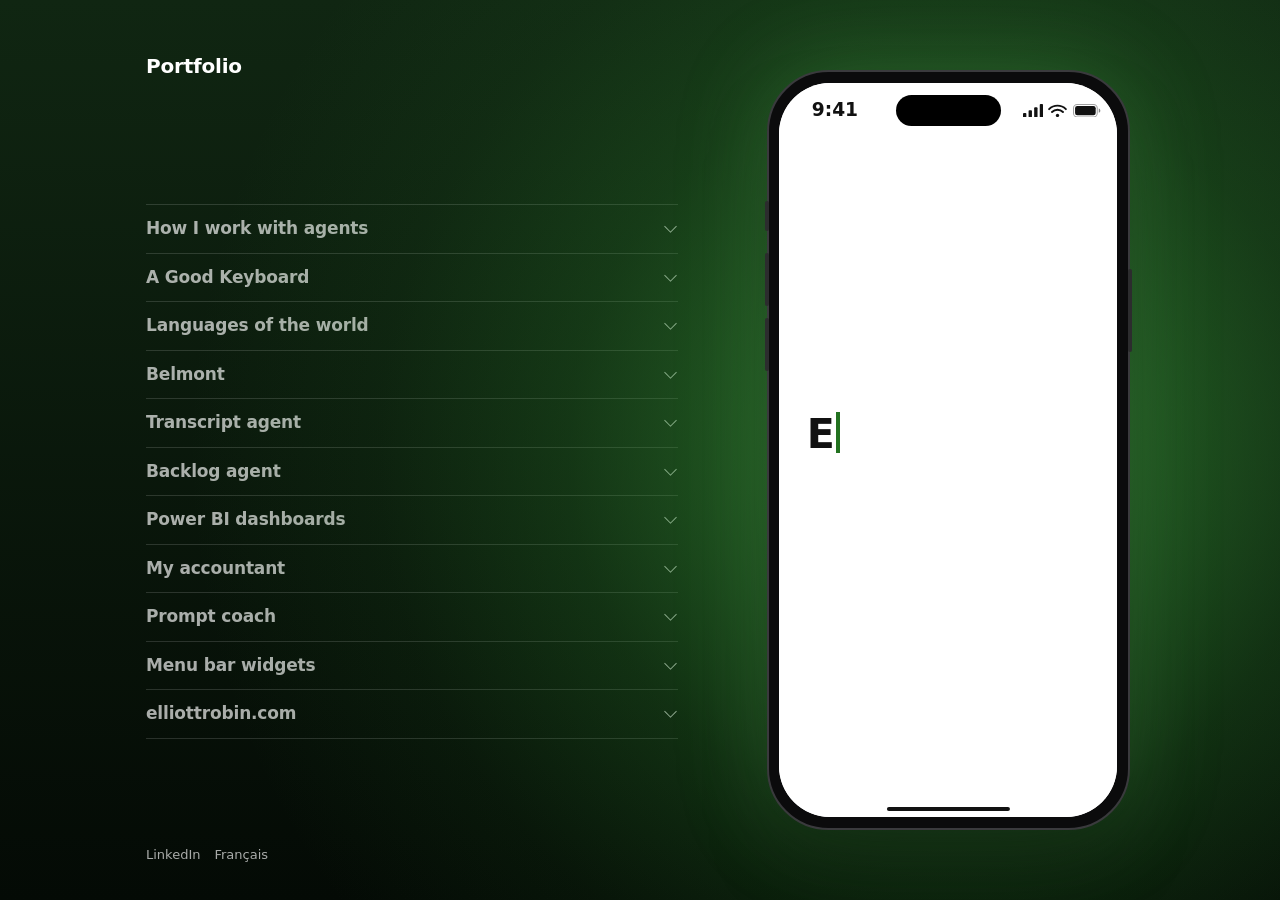
==== commit f1f8a08a: "Chiffres à jour (relevé du 2026-11-20) ; elliottrobin.com sans nom répété ni boucle ; défilement fia" ====
--- a/en/index.html
+++ b/en/index.html
@@ -27,7 +27,7 @@
   <link rel="alternate" hreflang="en" href="https://elliottrobin.com/en/">
   <link rel="icon" href="../favicon.png?v=3" sizes="128x128" type="image/png">
   <link rel="apple-touch-icon" href="../apple-touch-icon.png?v=3">
-  <link rel="stylesheet" href="../assets/css/style.css?v=0bd07accfe">
+  <link rel="stylesheet" href="../assets/css/style.css?v=ed0b81464a">
 </head>
 <body class="accueil" data-racine="../">
   <main class="scene">
@@ -52,9 +52,9 @@
               <p class="genre">iOS app · gradual rollout</p>
               <p>A keyboard that makes typing on iPhone far more efficient. Its features come from studying many user comments and pain points.</p>
               <p>It also has a gamification side: every correctly spelled word brings you closer to the next key animation, with over 50 to unlock over time.</p>
-              <p>With Claude Code: 3,100+ commits across 6 repositories, ~900 sessions, 3,500 sub-agents. From 3 to 14 agent sessions run per day, backed by over 2,100 automated tests and an agent instruction set I wrote and maintain.</p>
+              <p>With Claude Code: 3,300+ commits across 6 repositories, ~900 sessions, 3,500 sub-agents. From 3 to 14 agent sessions run per day, backed by over 2,400 automated tests and an agent instruction set I wrote and maintain.</p>
               <ul class="mecanique"><li><b>In-house correction engine,</b> constantly being optimized.</li><li><b>No data collected.</b> One of the few keyboards on the App Store that works without Full Access.</li><li><b>Test benches:</b> every engine change is measured against corpora before it ships.</li><li><b>Night shift:</b> autonomous agents investigate from 11 p.m. to 4 a.m., and I read their report in the morning.</li><li><b>Analysis of my own typing,</b> in my test builds only, to improve the engine.</li><li><b>Go-to-market:</b> App Store listings, subscriptions and Apple Ads campaigns.</li></ul>
-              <p class="faits">13 languages · 175 countries · 3,700+ commits · 2,100+ automated tests</p>
+              <p class="faits">13 languages · 175 countries · 4,000+ commits · 2,400+ automated tests</p>
               <div class="liens"><a class="pastille" href="https://apps.apple.com/app/id6779463573">View on the App Store</a><a class="pastille ligne" href="https://unbonclavier.com/en/">Website</a></div>
           </div></div></div>
         </li>
@@ -117,7 +117,7 @@
           <button class="titre-projet" type="button" data-scene="coach" aria-expanded="false" aria-controls="p-coach">Prompt coach</button>
           <div class="tiroir" id="p-coach"><div><div class="contenu">
               <p class="genre">Mac app · in the menu bar</p>
-              <p>Right in the Mac menu bar: every day, an automated job analyzes my prompts, Claude rates them from 1 to 5, and the coach tells me what to improve. Over 5,600 prompts analyzed.</p>
+              <p>Right in the Mac menu bar: every day, an automated job analyzes my prompts, Claude rates them from 1 to 5, and the coach tells me what to improve. Over 7,300 prompts analyzed.</p>
           </div></div></div>
         </li>
         <li>
@@ -151,6 +151,6 @@
       </div>
     </div>
   </main>
-  <script src="../assets/js/site.js?v=0bd07accfe"></script>
+  <script src="../assets/js/site.js?v=ed0b81464a"></script>
 </body>
 </html>
--- a/assets/css/style.css
+++ b/assets/css/style.css
@@ -53,7 +53,8 @@
 .accueil .qui .n, .accueil .qui .p { opacity: 0; transition: none; }
 .qui h1 { margin: 0; font-size: 20px; line-height: 1.2; font-weight: 700; letter-spacing: -0.01em; }
 .qui .p { display: block; margin-top: 2px; font-size: 15px; font-weight: 500; letter-spacing: 0; }
-.qui { position: relative; }
+.qui { position: relative; transition: opacity 0.5s ease, transform 0.6s cubic-bezier(0.65, 0, 0.15, 1); }
+.sans-nom .qui { opacity: 0; transform: translateY(-6px); pointer-events: none; }
 .mot {
   position: absolute;
   top: 0;
@@ -506,12 +507,14 @@
     display: flex;
     justify-content: center;
     padding: calc(env(safe-area-inset-top) + 42px) 0 26px;
+    transition: padding-top 0.6s cubic-bezier(0.65, 0, 0.15, 1);
     background: var(--fond-mobile);
     -webkit-mask-image: linear-gradient(180deg, #000 calc(100% - 18px), transparent);
     mask-image: linear-gradient(180deg, #000 calc(100% - 18px), transparent);
   }
     .socle::before { inset: 0; width: auto; aspect-ratio: auto; transform: none; }
   .phone { box-shadow: 0 0 40px rgba(90, 190, 90, 0.2); }
+    .sans-nom .socle { padding-top: calc(env(safe-area-inset-top) + 14px); }
   .projets { margin: 10px 16px 0; padding: 0 16px; border-radius: 18px; background: rgba(255, 255, 255, 0.055); }
   .projets > li { border-top: 0; }
   .projets > li + li { border-top: 1px solid rgba(255, 255, 255, 0.09); }
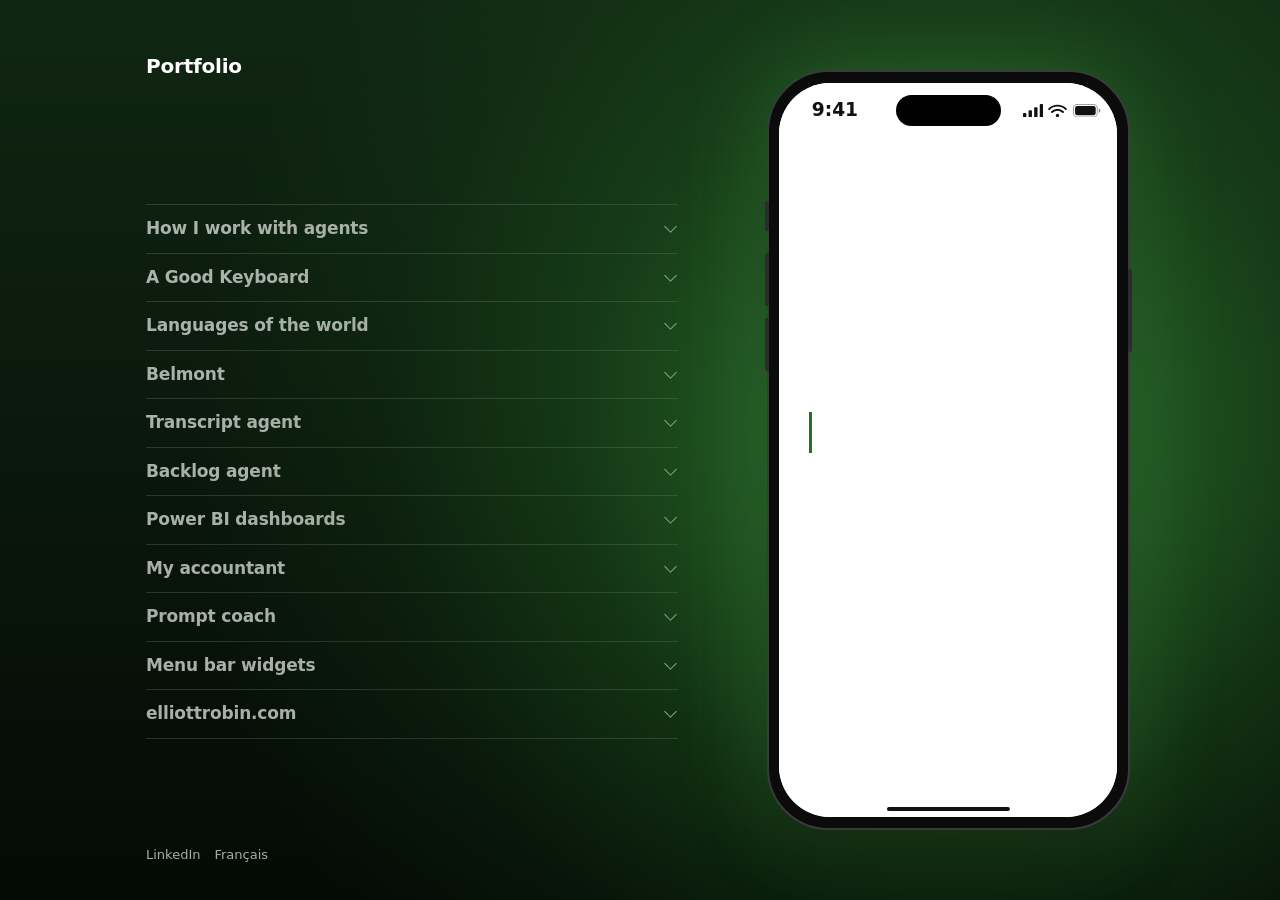
==== commit 3606510c: "Note de confidentialité sous Un bon clavier et le coach ; semaine du chrono à 38 h 15 Co-Authored-By" ====
--- a/en/index.html
+++ b/en/index.html
@@ -27,7 +27,7 @@
   <link rel="alternate" hreflang="en" href="https://elliottrobin.com/en/">
   <link rel="icon" href="../favicon.png?v=3" sizes="128x128" type="image/png">
   <link rel="apple-touch-icon" href="../apple-touch-icon.png?v=3">
-  <link rel="stylesheet" href="../assets/css/style.css?v=ed0b81464a">
+  <link rel="stylesheet" href="../assets/css/style.css?v=014955146d">
 </head>
 <body class="accueil" data-racine="../">
   <main class="scene">
@@ -56,6 +56,7 @@
               <ul class="mecanique"><li><b>In-house correction engine,</b> constantly being optimized.</li><li><b>No data collected.</b> One of the few keyboards on the App Store that works without Full Access.</li><li><b>Test benches:</b> every engine change is measured against corpora before it ships.</li><li><b>Night shift:</b> autonomous agents investigate from 11 p.m. to 4 a.m., and I read their report in the morning.</li><li><b>Analysis of my own typing,</b> in my test builds only, to improve the engine.</li><li><b>Go-to-market:</b> App Store listings, subscriptions and Apple Ads campaigns.</li></ul>
               <p class="faits">13 languages · 175 countries · 4,000+ commits · 2,400+ automated tests</p>
               <div class="liens"><a class="pastille" href="https://apps.apple.com/app/id6779463573">View on the App Store</a><a class="pastille ligne" href="https://unbonclavier.com/en/">Website</a></div>
+              <p class="note">These figures exclude any work done in my clients’ secure environments: my agents have no access to them. I take confidentiality very seriously.</p>
           </div></div></div>
         </li>
         <li>
@@ -118,6 +119,7 @@
           <div class="tiroir" id="p-coach"><div><div class="contenu">
               <p class="genre">Mac app · in the menu bar</p>
               <p>Right in the Mac menu bar: every day, an automated job analyzes my prompts, Claude rates them from 1 to 5, and the coach tells me what to improve. Over 7,300 prompts analyzed.</p>
+              <p class="note">These figures exclude any work done in my clients’ secure environments: my agents have no access to them. I take confidentiality very seriously.</p>
           </div></div></div>
         </li>
         <li>
@@ -151,6 +153,6 @@
       </div>
     </div>
   </main>
-  <script src="../assets/js/site.js?v=ed0b81464a"></script>
+  <script src="../assets/js/site.js?v=014955146d"></script>
 </body>
 </html>
--- a/assets/css/style.css
+++ b/assets/css/style.css
@@ -113,6 +113,7 @@
 .tiroir .contenu { padding-bottom: 18px; }
 .tiroir p { margin: 0 0 8px; font-size: 13.5px; line-height: 1.42; color: var(--doux); text-align: justify; -webkit-hyphens: auto; hyphens: auto; }
 .tiroir .genre { font-size: 12.5px; color: var(--vert-clair); margin-bottom: 12px; text-align: left; }
+.tiroir .note { margin: 14px 0 0; padding-top: 10px; border-top: 1px solid var(--filet); font-size: 11.5px; line-height: 1.45; color: rgba(255, 255, 255, 0.5); text-align: left; -webkit-hyphens: manual; hyphens: manual; }
 .tiroir .faits { margin-top: 14px; color: var(--texte); font-size: 12.5px; text-align: left; -webkit-hyphens: manual; hyphens: manual; }
 .mecanique { margin: 18px 0 8px; padding: 0; list-style: none; color: var(--doux); font-size: 13px; line-height: 1.38; }
 .mecanique li { margin-bottom: 5px; text-align: justify; -webkit-hyphens: auto; hyphens: auto; }
